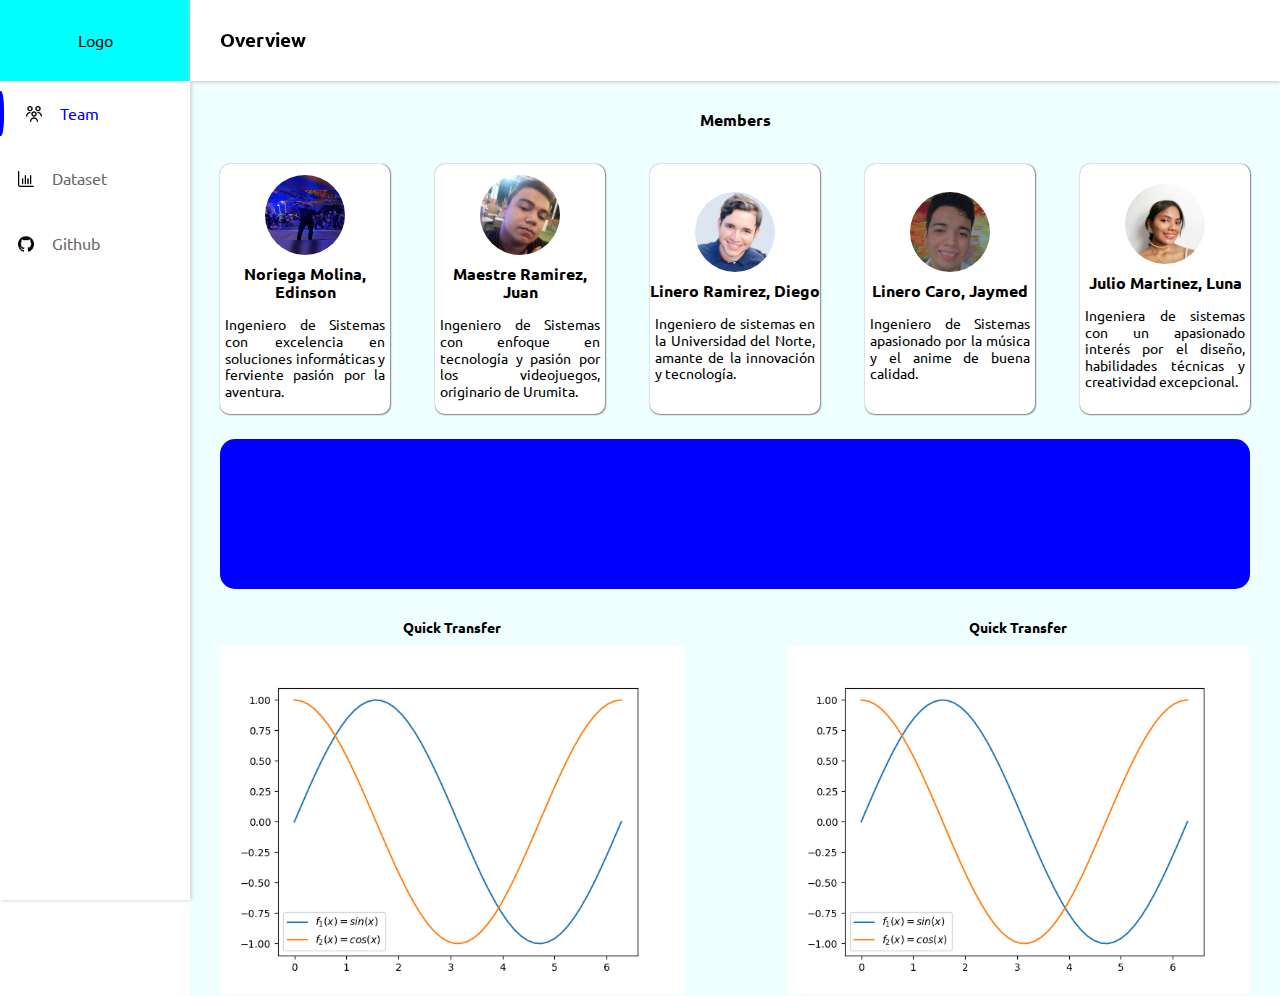
==== index.html @ 0f1855a2 "Mejore el css de la presentación, coloqué las imagenes del equipo y además un poco de infromación de" ====
<!DOCTYPE html>
<html lang="en">
<head>
    <meta charset="UTF-8">
    <meta name="viewport" content="width=device-width, initial-scale=1.0">
    <link rel="stylesheet" href="Normalize.css">
    <link rel="stylesheet" href="style.css">
    <link rel="preconnect" href="https://fonts.googleapis.com">
    <link rel="preconnect" href="https://fonts.gstatic.com" crossorigin>
    <link href="https://fonts.googleapis.com/css2?family=Ubuntu:ital,wght@0,300;0,400;0,500;0,700;1,300;1,400;1,500;1,700&display=swap" rel="stylesheet">
    <title>Document</title>
</head>
<body>
    <nav class="menu">
        <div class="logo">
            Logo
        </div>
        <ul>
            <li><a href="" class="op_menu op_menu_slc"><span></span><img src="Icon/team_icon.png">Team</a></li>
            <li><a href="" class="op_menu"><img src="Icon/dataset_icon.png">Dataset</a></li>
            <li><a href="" class="op_menu"><img src="Icon/github_icon.png">Github</a></li>
        </ul>
    </nav>
    <section class="div_menu">
        <header>
            <h2>Overview</h2>
        </header>
        <div class="content">
            <h3 class="title">Members</h3>
            <section class="content_team">
                <div class="content_person content_person_start">
                    <img src="Images\Us\edison.jpeg">
                    <h3>Noriega Molina, Edinson</h3>
                    <p  style="text-align: justify;" >Ingeniero de Sistemas con excelencia en soluciones informáticas y ferviente pasión por la aventura.</p>
                </div>
                <div class="content_person">
                    <img src="Images\Us\Juan.jpg">
                    <h3>Maestre Ramirez, Juan</h3>
                    <p style="text-align: justify;">Ingeniero de Sistemas con enfoque en tecnología y pasión por los videojuegos, originario de Urumita.</p>
                </div>
                <div class="content_person">
                    <img src="Images\Us\diego.png">
                    <h3>Linero Ramirez, Diego</h3>
                    <p style="text-align: justify;" >Ingeniero de sistemas en la Universidad del Norte, amante de la innovación y tecnología.</p>
                </div>
                <div class="content_person">
                    <img src="Images\Us\jayme.jpg">
                    <h3>Linero Caro, Jaymed</h3>
                    <p style="text-align: justify;" >Ingeniero de Sistemas apasionado por la música y el anime de buena calidad.</p>
                </div>
                <div class="content_person content_person_end">
                    <img src="Images\Us\luna.jpg">
                    <h3>Julio Martinez, Luna</h3>
                    <p style="text-align: justify;">Ingeniera de sistemas con un apasionado interés por el diseño, habilidades técnicas y creatividad excepcional.</p>
                </div>
            </section>
            <section class="square"></section>
            <section class="content_statistics">
                <div class="content_graph content_graph_left">
                    <h3>Quick Transfer</h3>
                    <img src="Images/Grafica.png">
                </div>
                <div class="content_graph content_graph_right">
                    <h3>Quick Transfer</h3>
                    <img src="Images/Grafica.png">
                </div>
            </section>
        </div>
    </section>
</body>
</html>
---- style.css ----
* {
    font-family: Ubuntu, Arial;
}

ul {
    padding: 0;
    margin: 0;
}

header {
    background-color: #ffffff;
    display: flex;
    position: sticky;
    top: 0;
    height: 9vh;
    box-shadow: 0px 0.5px 4px #c6c5c5;
    /* border-bottom: 1px #c6c5c5 solid; */
    align-items: center;
}

header h2 {
    margin: 0;
    padding-left: 30px;
    font-size: 1.2em;
}

.div_menu {
    padding-left: 190px;
}

.menu {
    position: fixed;
    width: 190px;
    height: 100vh;
    box-shadow: 0.5px 0px 4px #c6c5c5;
}

.logo {
    display: flex;
    height: 9vh;
    align-items: center;
    justify-content: center;
    background-color: aqua;
}

.op_menu {
    display: flex;
    background-color: #ffffff;
    color: #696969;
    height: 5vh;
    padding: 10px 0;
    align-items: center;
    text-decoration: none;
}

.op_menu span {
    display: inline-block;
    width: 8px;
    height: 100%;
    background-color: blue;
    border-radius: 0 40% 40% 0;
    transform: translate(-50%, 0);
}

.op_menu img {
    object-fit: fill;
    width: 1em;
    margin-right: 5px;
    margin: 18px;
}

.op_menu:hover {
    color: #454545;
    background-color: #e4e4e4;
}

.op_menu_slc {
    color: blue;
}

.content {
    background-color: #effeff;
    min-height: 91vh;
    padding: 0 30px;
}

.title {
    font-size: 1em;
    padding-top: 30px;
    margin: 0;
    margin-bottom: 30px;
}

.content_team {
    display: flex;
    justify-content: center;
    /* overflow: hidden; */
    padding: 5px 0;
}

h3{

    text-align: center; /* no me cambien esto ya que lo uso para nuestra presentación */

}

p{
    text-align: justify;
}



.content_person {
    display: flex;
    width: 170px;
    height: 250px;
    background-color: white;
    border-radius: 10px;
    box-shadow: 0.3px 0.3px 1.5px gray;
    margin: 0 auto;
    justify-content: center;
    align-items: center;
    flex-direction: column;
}

.content_person_start {
    margin-left: 0px;
}

.content_person_end {
    margin-right: 0px;
}

.content_person img {
    border-radius: 50%;
    width: 80px;
    height: 80px;
}

.content_person h3 {
    margin: 10px auto;
    font-size: 1em;
}

.content_person p {
    margin: 5px;
    font-size: 0.9em;
    text-align: center;
}

.square {
    display: block;
    width: 100%;
    background-color: blue;
    height: 150px;
    border-radius: 15px;
    margin: 20px 0;
}

.content_statistics {
    display: flex;
}

.content_graph {
    width: 45%;
}

.content_graph_left {
    margin-left: 0;
    margin-right: auto;
}

.content_graph_right {
    margin-right: 0;
    margin-left: auto;
}

.content_graph h3 {
    margin: 0;
    font-size: 0.9em;
    padding: 10px 30px;
}

.content_graph img {
    width: 100%;
    height: auto;
}
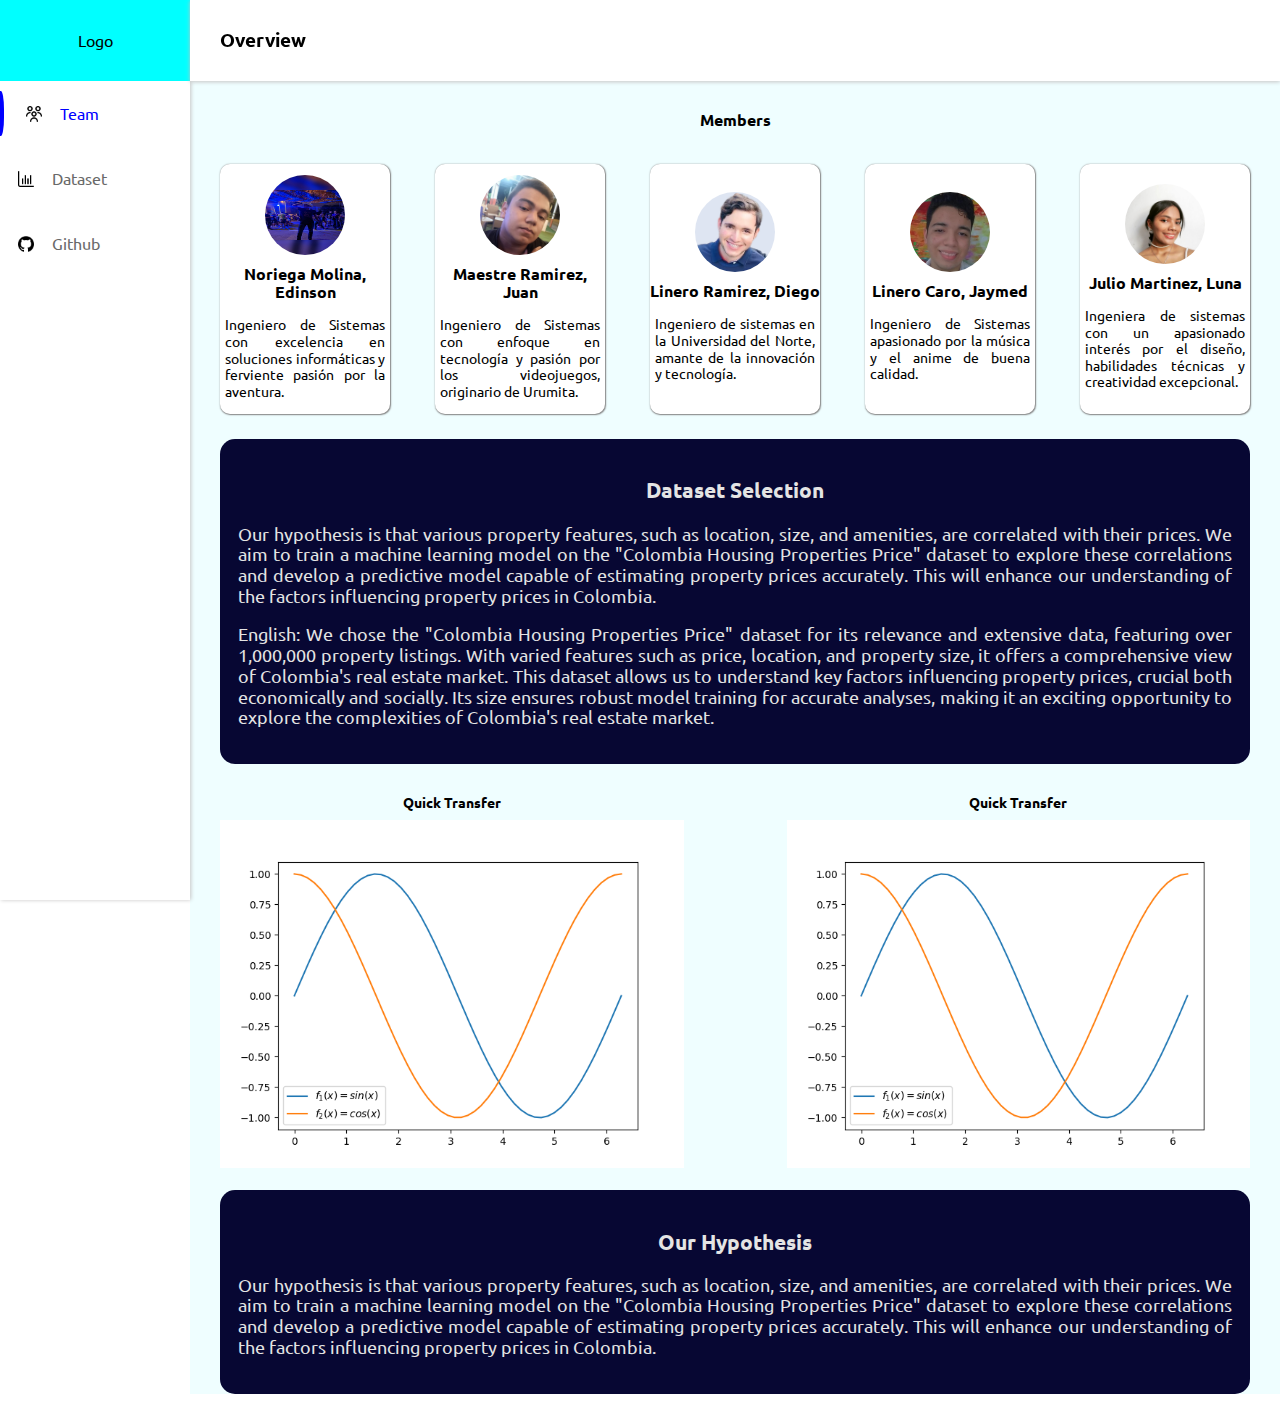
==== commit f54bf2a7: "He creado secciones para abordar la razón detrás de la elección del dataset y la hipótesis. Además, " ====
--- a/index.html
+++ b/index.html
@@ -1,5 +1,6 @@
 <!DOCTYPE html>
 <html lang="en">
+
 <head>
     <meta charset="UTF-8">
     <meta name="viewport" content="width=device-width, initial-scale=1.0">
@@ -7,9 +8,12 @@
     <link rel="stylesheet" href="style.css">
     <link rel="preconnect" href="https://fonts.googleapis.com">
     <link rel="preconnect" href="https://fonts.gstatic.com" crossorigin>
-    <link href="https://fonts.googleapis.com/css2?family=Ubuntu:ital,wght@0,300;0,400;0,500;0,700;1,300;1,400;1,500;1,700&display=swap" rel="stylesheet">
+    <link
+        href="https://fonts.googleapis.com/css2?family=Ubuntu:ital,wght@0,300;0,400;0,500;0,700;1,300;1,400;1,500;1,700&display=swap"
+        rel="stylesheet">
     <title>Document</title>
 </head>
+
 <body>
     <nav class="menu">
         <div class="logo">
@@ -31,30 +35,65 @@
                 <div class="content_person content_person_start">
                     <img src="Images\Us\edison.jpeg">
                     <h3>Noriega Molina, Edinson</h3>
-                    <p  style="text-align: justify;" >Ingeniero de Sistemas con excelencia en soluciones informáticas y ferviente pasión por la aventura.</p>
+                    <p style="text-align: justify;">Ingeniero de Sistemas con excelencia en soluciones informáticas y
+                        ferviente pasión por la aventura.</p>
                 </div>
                 <div class="content_person">
                     <img src="Images\Us\Juan.jpg">
                     <h3>Maestre Ramirez, Juan</h3>
-                    <p style="text-align: justify;">Ingeniero de Sistemas con enfoque en tecnología y pasión por los videojuegos, originario de Urumita.</p>
+                    <p style="text-align: justify;">Ingeniero de Sistemas con enfoque en tecnología y pasión por los
+                        videojuegos, originario de Urumita.</p>
                 </div>
                 <div class="content_person">
                     <img src="Images\Us\diego.png">
                     <h3>Linero Ramirez, Diego</h3>
-                    <p style="text-align: justify;" >Ingeniero de sistemas en la Universidad del Norte, amante de la innovación y tecnología.</p>
+                    <p style="text-align: justify;">Ingeniero de sistemas en la Universidad del Norte, amante de la
+                        innovación y tecnología.</p>
                 </div>
                 <div class="content_person">
                     <img src="Images\Us\jayme.jpg">
                     <h3>Linero Caro, Jaymed</h3>
-                    <p style="text-align: justify;" >Ingeniero de Sistemas apasionado por la música y el anime de buena calidad.</p>
+                    <p style="text-align: justify;">Ingeniero de Sistemas apasionado por la música y el anime de buena
+                        calidad.</p>
                 </div>
                 <div class="content_person content_person_end">
                     <img src="Images\Us\luna.jpg">
                     <h3>Julio Martinez, Luna</h3>
-                    <p style="text-align: justify;">Ingeniera de sistemas con un apasionado interés por el diseño, habilidades técnicas y creatividad excepcional.</p>
+                    <p style="text-align: justify;">Ingeniera de sistemas con un apasionado interés por el diseño,
+                        habilidades técnicas y creatividad excepcional.</p>
                 </div>
             </section>
-            <section class="square"></section>
+
+
+
+            <section class="square">
+                <!-- Aquí puedes colocar tu hipótesis en un párrafo o cualquier otro elemento adecuado -->
+                <div class="section">
+                    <h3>Dataset Selection</h3>
+                    <p style="text-align: justify; ">
+                        Our hypothesis is that various property features, such as location, size, and amenities, are
+                        correlated with their prices.
+                        We aim to train a machine learning model on the "Colombia Housing Properties Price" dataset to
+                        explore these correlations
+                        and develop a predictive model capable of estimating property prices accurately.
+                        This will enhance our understanding of the factors influencing property prices in Colombia.
+                    </p>
+                    <p style="text-align: justify;">
+                        English:
+                        We chose the "Colombia Housing Properties Price" dataset for its relevance and extensive data,
+                        featuring over 1,000,000 property listings. With varied features such as price, location, and
+                        property size, it offers a comprehensive view of Colombia's real estate market. This dataset
+                        allows us to understand key factors influencing property prices, crucial both economically and
+                        socially. Its size ensures robust model training for accurate analyses, making it an exciting
+                        opportunity to explore the complexities of Colombia's real estate market.
+                    </p>
+
+                </div>
+            </section>
+
+
+
+
             <section class="content_statistics">
                 <div class="content_graph content_graph_left">
                     <h3>Quick Transfer</h3>
@@ -65,7 +104,30 @@
                     <img src="Images/Grafica.png">
                 </div>
             </section>
+
+
+            <section class="square">
+                <!-- Aquí puedes colocar tu hipótesis en un párrafo o cualquier otro elemento adecuado -->
+                <div class="section">
+                    <h3>Our Hypothesis</h3>
+                    <p style="text-align: justify; ">
+                        Our hypothesis is that various property features, such as location, size, and amenities, are
+                        correlated with their prices.
+                        We aim to train a machine learning model on the "Colombia Housing Properties Price" dataset to
+                        explore these correlations
+                        and develop a predictive model capable of estimating property prices accurately.
+                        This will enhance our understanding of the factors influencing property prices in Colombia.
+                    </p>
+                
+
+                </div>
+            </section>
+
+
+
+
         </div>
     </section>
 </body>
+
 </html>--- a/style.css
+++ b/style.css
@@ -149,10 +149,11 @@
 }
 
 .square {
+    font-size: large;
     display: block;
     width: 100%;
-    background-color: blue;
-    height: 150px;
+    background-color: rgb(7, 7, 51);
+    height: auto;
     border-radius: 15px;
     margin: 20px 0;
 }
@@ -184,4 +185,12 @@
 .content_graph img {
     width: 100%;
     height: auto;
+}
+
+
+.section{
+
+color: #e4e4e4;
+padding: 1em;
+
 }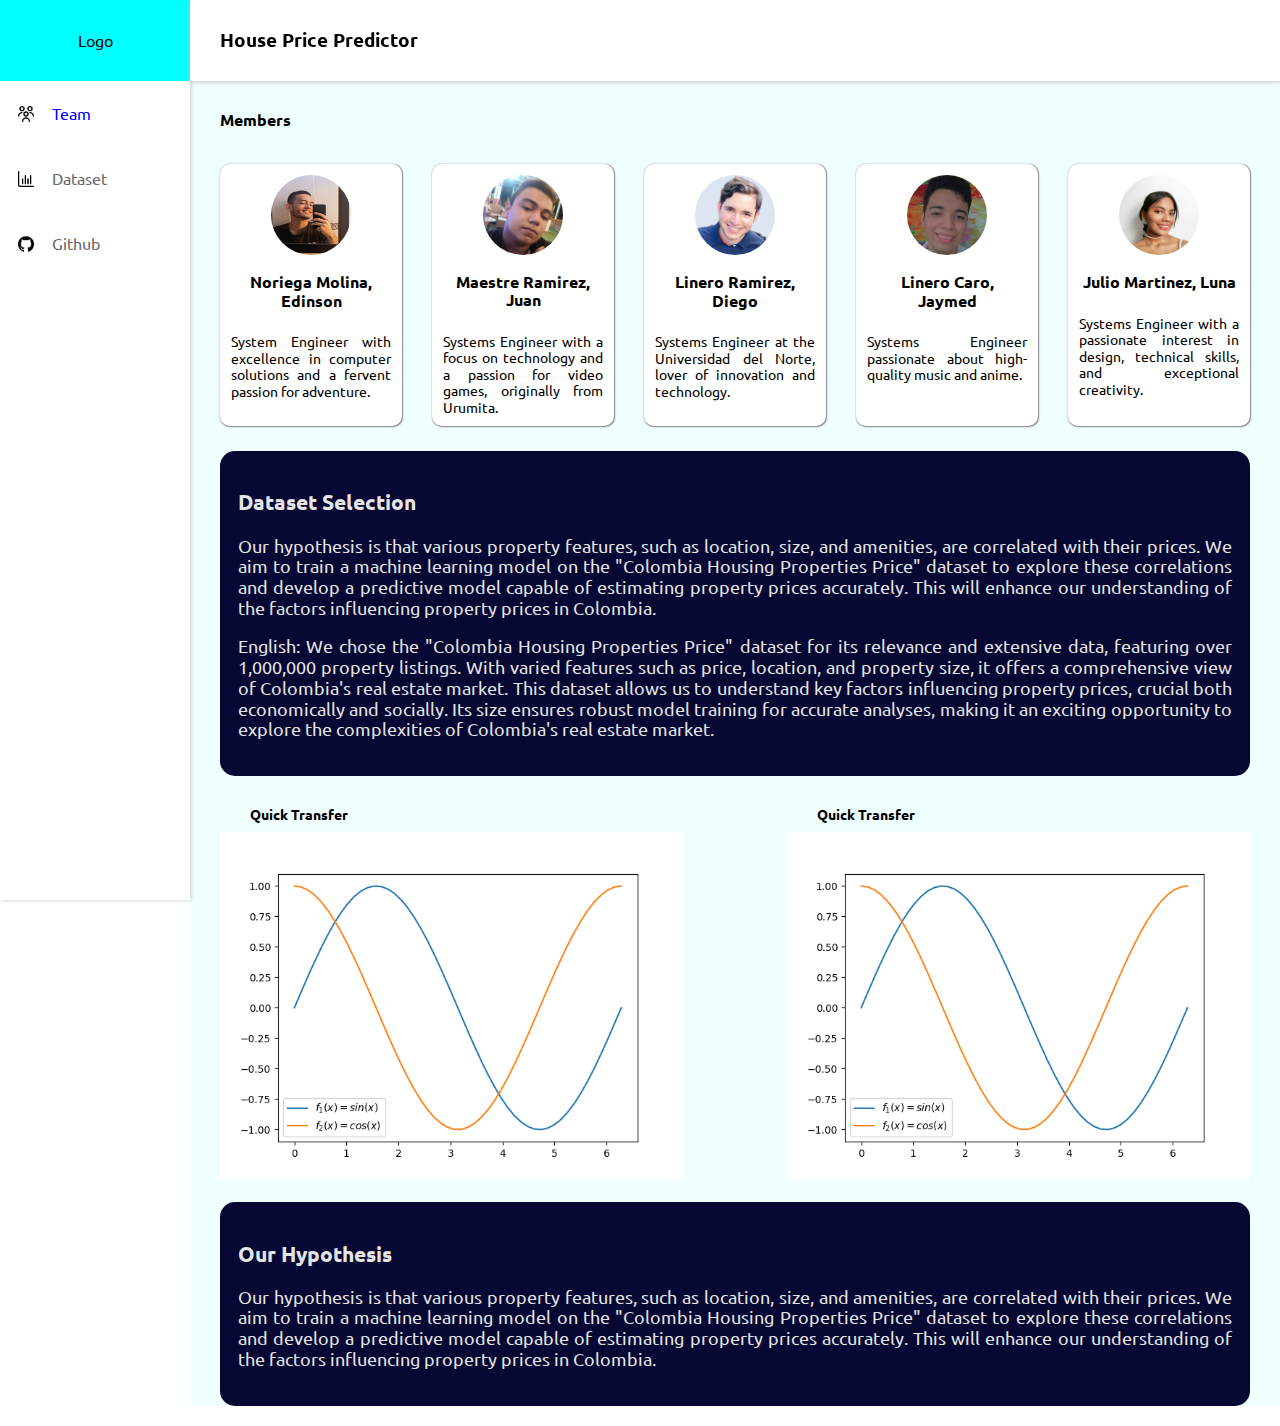
==== commit 45b4b1e6: "Organice algunas costias y cambie otras :p" ====
--- a/index.html
+++ b/index.html
@@ -5,13 +5,13 @@
     <meta charset="UTF-8">
     <meta name="viewport" content="width=device-width, initial-scale=1.0">
     <link rel="stylesheet" href="Normalize.css">
-    <link rel="stylesheet" href="style.css">
+    <link rel="stylesheet" href="index.css">
     <link rel="preconnect" href="https://fonts.googleapis.com">
     <link rel="preconnect" href="https://fonts.gstatic.com" crossorigin>
     <link
         href="https://fonts.googleapis.com/css2?family=Ubuntu:ital,wght@0,300;0,400;0,500;0,700;1,300;1,400;1,500;1,700&display=swap"
         rel="stylesheet">
-    <title>Document</title>
+    <title>HPP</title>
 </head>
 
 <body>
@@ -20,57 +20,80 @@
             Logo
         </div>
         <ul>
-            <li><a href="" class="op_menu op_menu_slc"><span></span><img src="Icon/team_icon.png">Team</a></li>
-            <li><a href="" class="op_menu"><img src="Icon/dataset_icon.png">Dataset</a></li>
-            <li><a href="" class="op_menu"><img src="Icon/github_icon.png">Github</a></li>
+            <li>
+                <a href="" class="op_menu op_menu_slc" onmouseover="showSelect(1)" onmouseout="noShowSelect(1)">
+                    <span id="span_op1"></span>
+                    <img src="Icon/team_icon.png">Team
+                </a>
+            </li>
+            <li>
+                <a href="https://www.kaggle.com/datasets/julianusugaortiz/colombia-housing-properties-price" target="_blank" class="op_menu" onmouseover="showSelect(2)" onmouseout="noShowSelect(2)">
+                    <span id="span_op2"></span>
+                    <img src="Icon/dataset_icon.png">Dataset
+                </a>
+            </li>
+            <li>
+                <a href="https://github.com/DiegoLuis62/Optimization" target="_blank" class="op_menu" onmouseover="showSelect(3)" onmouseout="noShowSelect(3)">
+                    <span id="span_op3"></span>
+                    <img src="Icon/github_icon.png">Github
+                </a>
+            </li>
         </ul>
     </nav>
     <section class="div_menu">
         <header>
-            <h2>Overview</h2>
+            <h2>House Price Predictor</h2>
         </header>
         <div class="content">
             <h3 class="title">Members</h3>
             <section class="content_team">
                 <div class="content_person content_person_start">
-                    <img src="Images\Us\edison.jpeg">
+                    <img src="Images\Us\edinson.jpeg">
                     <h3>Noriega Molina, Edinson</h3>
-                    <p style="text-align: justify;">Ingeniero de Sistemas con excelencia en soluciones informáticas y
-                        ferviente pasión por la aventura.</p>
+                    <p>
+                        System Engineer with excellence in computer solutions
+                        and a fervent passion for adventure.
+                    </p>
                 </div>
                 <div class="content_person">
                     <img src="Images\Us\Juan.jpg">
                     <h3>Maestre Ramirez, Juan</h3>
-                    <p style="text-align: justify;">Ingeniero de Sistemas con enfoque en tecnología y pasión por los
-                        videojuegos, originario de Urumita.</p>
+                    <p>
+                        Systems Engineer with a focus on technology and a passion
+                        for video games, originally from Urumita.
+                    </p>
                 </div>
                 <div class="content_person">
                     <img src="Images\Us\diego.png">
                     <h3>Linero Ramirez, Diego</h3>
-                    <p style="text-align: justify;">Ingeniero de sistemas en la Universidad del Norte, amante de la
-                        innovación y tecnología.</p>
+                    <p>
+                        Systems Engineer at the Universidad del Norte, 
+                        lover of innovation and technology.
+                    </p>
                 </div>
                 <div class="content_person">
                     <img src="Images\Us\jayme.jpg">
                     <h3>Linero Caro, Jaymed</h3>
-                    <p style="text-align: justify;">Ingeniero de Sistemas apasionado por la música y el anime de buena
-                        calidad.</p>
+                    <p>
+                        Systems Engineer passionate about high-quality 
+                        music and anime.
+                    </p>
                 </div>
                 <div class="content_person content_person_end">
                     <img src="Images\Us\luna.jpg">
                     <h3>Julio Martinez, Luna</h3>
-                    <p style="text-align: justify;">Ingeniera de sistemas con un apasionado interés por el diseño,
-                        habilidades técnicas y creatividad excepcional.</p>
+                    <p>
+                        Systems Engineer with a passionate interest in design,
+                        technical skills, and exceptional creativity.
+                    </p>
                 </div>
             </section>
-
-
 
             <section class="square">
                 <!-- Aquí puedes colocar tu hipótesis en un párrafo o cualquier otro elemento adecuado -->
                 <div class="section">
                     <h3>Dataset Selection</h3>
-                    <p style="text-align: justify; ">
+                    <p>
                         Our hypothesis is that various property features, such as location, size, and amenities, are
                         correlated with their prices.
                         We aim to train a machine learning model on the "Colombia Housing Properties Price" dataset to
@@ -78,7 +101,7 @@
                         and develop a predictive model capable of estimating property prices accurately.
                         This will enhance our understanding of the factors influencing property prices in Colombia.
                     </p>
-                    <p style="text-align: justify;">
+                    <p>
                         English:
                         We chose the "Colombia Housing Properties Price" dataset for its relevance and extensive data,
                         featuring over 1,000,000 property listings. With varied features such as price, location, and
@@ -91,9 +114,6 @@
                 </div>
             </section>
 
-
-
-
             <section class="content_statistics">
                 <div class="content_graph content_graph_left">
                     <h3>Quick Transfer</h3>
@@ -105,12 +125,11 @@
                 </div>
             </section>
 
-
             <section class="square">
                 <!-- Aquí puedes colocar tu hipótesis en un párrafo o cualquier otro elemento adecuado -->
                 <div class="section">
                     <h3>Our Hypothesis</h3>
-                    <p style="text-align: justify; ">
+                    <p>
                         Our hypothesis is that various property features, such as location, size, and amenities, are
                         correlated with their prices.
                         We aim to train a machine learning model on the "Colombia Housing Properties Price" dataset to
@@ -118,16 +137,12 @@
                         and develop a predictive model capable of estimating property prices accurately.
                         This will enhance our understanding of the factors influencing property prices in Colombia.
                     </p>
-                
-
                 </div>
             </section>
-
-
-
-
         </div>
     </section>
+
+    <script src="index.js"></script>
 </body>
 
 </html>--- a/index.css
+++ b/index.css
@@ -0,0 +1,189 @@
+* {
+    font-family: Ubuntu, Arial;
+}
+
+ul {
+    padding: 0;
+    margin: 0;
+}
+
+header {
+    background-color: #ffffff;
+    display: flex;
+    position: sticky;
+    top: 0;
+    height: 9vh;
+    box-shadow: 0px 0.5px 4px #c6c5c5;
+    /* border-bottom: 1px #c6c5c5 solid; */
+    align-items: center;
+}
+
+header h2 {
+    margin: 0;
+    padding-left: 30px;
+    font-size: 1.2em;
+}
+
+.div_menu {
+    padding-left: 190px;
+}
+
+.menu {
+    position: fixed;
+    width: 190px;
+    height: 100vh;
+    box-shadow: 0.5px 0px 4px #c6c5c5;
+}
+
+.logo {
+    display: flex;
+    height: 9vh;
+    align-items: center;
+    justify-content: center;
+    background-color: aqua;
+}
+
+.op_menu {
+    display: flex;
+    background-color: #ffffff;
+    color: #696969;
+    height: 5vh;
+    padding: 10px 0;
+    align-items: center;
+    text-decoration: none;
+}
+
+.op_menu span {
+    display: none;
+    width: 8px;
+    height: 100%;
+    background-color: blue;
+    border-radius: 0 40% 40% 0;
+    transform: translate(-50%, 0);
+}
+
+.op_menu img {
+    object-fit: fill;
+    width: 1em;
+    margin-right: 5px;
+    margin: 18px;
+}
+
+.op_menu:hover {
+    color: #454545;
+    background-color: #e4e4e4;
+}
+
+.op_menu_slc {
+    color: blue;
+}
+
+.content {
+    background-color: #effeff;
+    min-height: 91vh;
+    padding: 0 30px;
+}
+
+.title {
+    font-size: 1em;
+    padding-top: 30px;
+    margin: 0;
+    margin-bottom: 30px;
+}
+
+.content_team {
+    display: flex;
+    justify-content: center;
+    /* overflow: hidden; */
+    padding: 5px 0;
+}
+
+.content_person {
+    display: flex;
+    width: 170px;
+    height: 250px;
+    background-color: white;
+    border-radius: 10px;
+    box-shadow: 0.3px 0.3px 1.5px gray;
+    margin: 0 auto;
+    padding: 6px;
+    justify-content: justify;
+    align-items: center;
+    flex-direction: column;
+}
+
+.content_person_start {
+    margin-left: 0px;
+}
+
+.content_person_end {
+    margin-right: 0px;
+}
+
+.content_person img {
+    margin-top: 5px;
+    border-radius: 50%;
+    width: 80px;
+    height: 80px;
+}
+
+.content_person h3 {
+    margin: 10px auto;
+    padding: 8px;
+    font-size: 1em;
+    text-align: center;
+}
+
+.content_person p {
+    margin: 5px;
+    font-size: 0.9em;
+    text-align: justify;
+}
+
+.square {
+    font-size: large;
+    display: block;
+    width: 100%;
+    background-color: rgb(7, 7, 51);
+    height: auto;
+    border-radius: 15px;
+    margin: 20px 0;
+}
+
+.content_statistics {
+    display: flex;
+}
+
+.content_graph {
+    width: 45%;
+}
+
+.content_graph_left {
+    margin-left: 0;
+    margin-right: auto;
+}
+
+.content_graph_right {
+    margin-right: 0;
+    margin-left: auto;
+}
+
+.content_graph h3 {
+    margin: 0;
+    font-size: 0.9em;
+    padding: 10px 30px;
+}
+
+.content_graph img {
+    width: 100%;
+    height: auto;
+}
+
+.section{
+    color: #e4e4e4;
+    padding: 1em;
+}
+
+.section p {
+    text-align: justify;
+}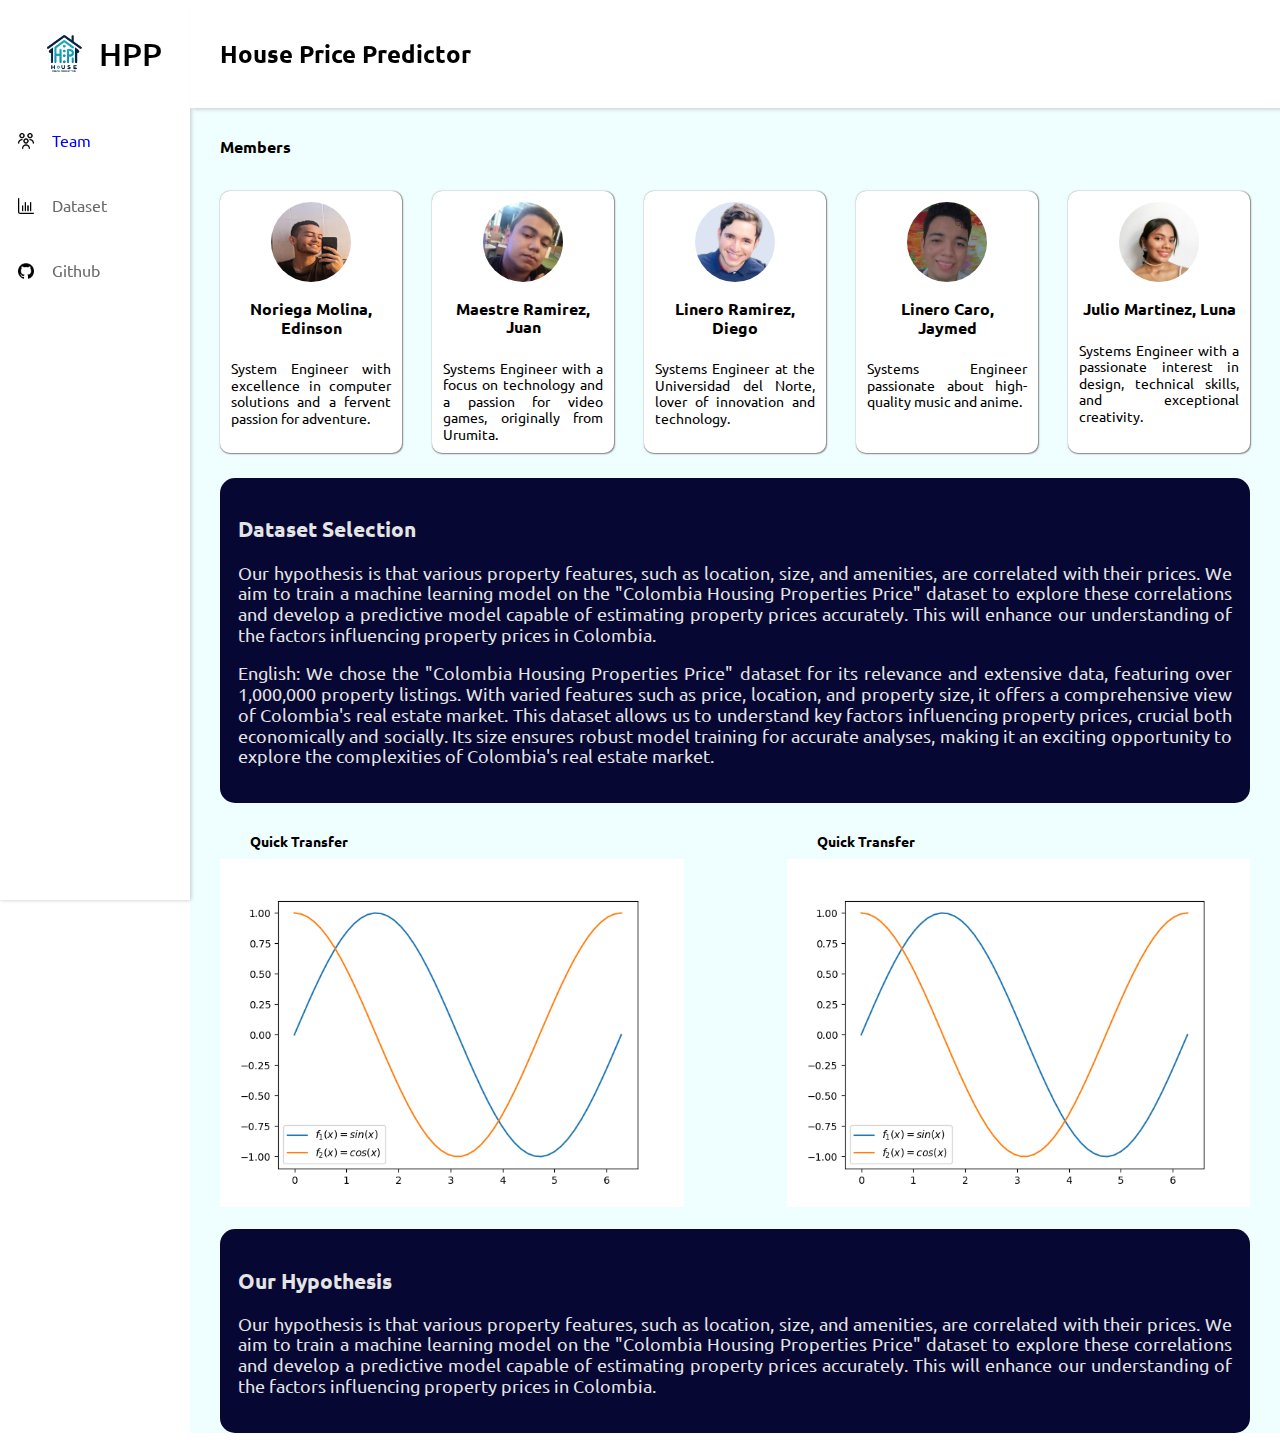
==== commit cf3628b6: "Logo Agregado" ====
--- a/index.html
+++ b/index.html
@@ -17,7 +17,7 @@
 <body>
     <nav class="menu">
         <div class="logo">
-            Logo
+            <img src="Images/HPP_logo.png"><span>HPP</span>
         </div>
         <ul>
             <li>
--- a/index.css
+++ b/index.css
@@ -12,16 +12,15 @@
     display: flex;
     position: sticky;
     top: 0;
-    height: 9vh;
-    box-shadow: 0px 0.5px 4px #c6c5c5;
-    /* border-bottom: 1px #c6c5c5 solid; */
+    height: 12vh;
+    box-shadow: 3px 0.5px 4px #c6c5c5;
     align-items: center;
 }
 
 header h2 {
     margin: 0;
     padding-left: 30px;
-    font-size: 1.2em;
+    font-size: 1.5em;
 }
 
 .div_menu {
@@ -37,10 +36,15 @@
 
 .logo {
     display: flex;
-    height: 9vh;
+    height: 12vh;
     align-items: center;
     justify-content: center;
-    background-color: aqua;
+    font-size: 2em;
+    font-weight: 500;
+}
+
+.logo img {
+    height: 2.2em;
 }
 
 .op_menu {
@@ -63,7 +67,6 @@
 }
 
 .op_menu img {
-    object-fit: fill;
     width: 1em;
     margin-right: 5px;
     margin: 18px;
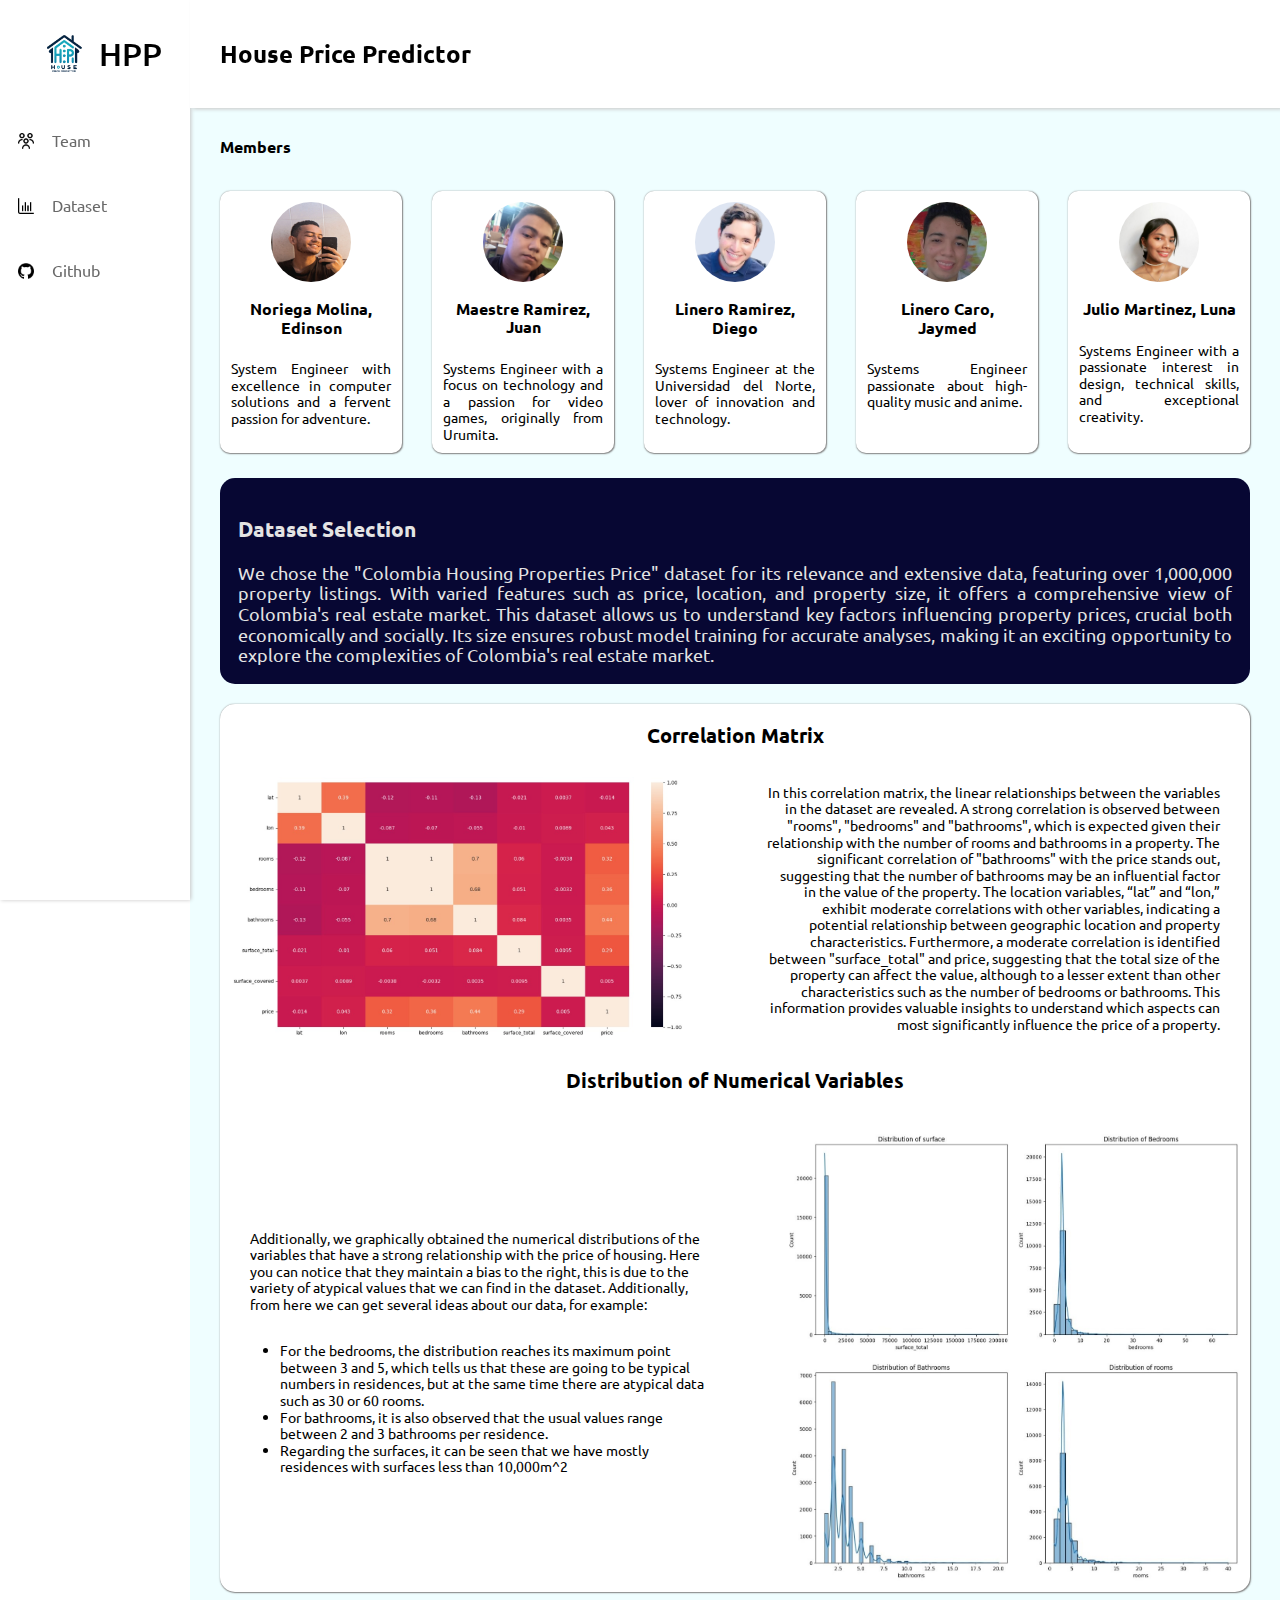
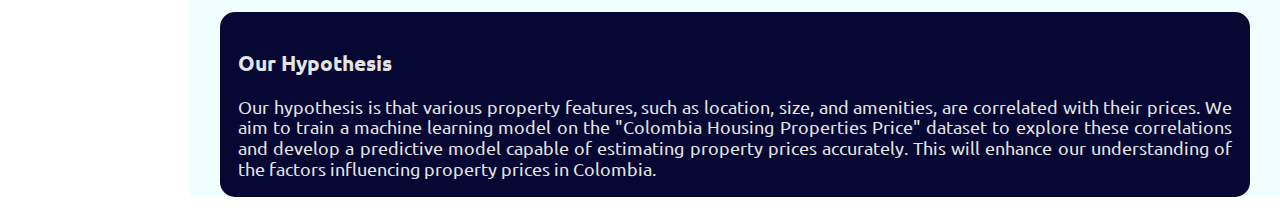
==== commit e78834cc: "Se agregaron las Graficas" ====
--- a/index.html
+++ b/index.html
@@ -21,7 +21,7 @@
         </div>
         <ul>
             <li>
-                <a href="" class="op_menu op_menu_slc" onmouseover="showSelect(1)" onmouseout="noShowSelect(1)">
+                <a href="" class="op_menu" onmouseover="showSelect(1)" onmouseout="noShowSelect(1)">
                     <span id="span_op1"></span>
                     <img src="Icon/team_icon.png">Team
                 </a>
@@ -90,19 +90,9 @@
             </section>
 
             <section class="square">
-                <!-- Aquí puedes colocar tu hipótesis en un párrafo o cualquier otro elemento adecuado -->
                 <div class="section">
                     <h3>Dataset Selection</h3>
                     <p>
-                        Our hypothesis is that various property features, such as location, size, and amenities, are
-                        correlated with their prices.
-                        We aim to train a machine learning model on the "Colombia Housing Properties Price" dataset to
-                        explore these correlations
-                        and develop a predictive model capable of estimating property prices accurately.
-                        This will enhance our understanding of the factors influencing property prices in Colombia.
-                    </p>
-                    <p>
-                        English:
                         We chose the "Colombia Housing Properties Price" dataset for its relevance and extensive data,
                         featuring over 1,000,000 property listings. With varied features such as price, location, and
                         property size, it offers a comprehensive view of Colombia's real estate market. This dataset
@@ -115,13 +105,56 @@
             </section>
 
             <section class="content_statistics">
+                <h3>Correlation Matrix</h3>
                 <div class="content_graph content_graph_left">
-                    <h3>Quick Transfer</h3>
-                    <img src="Images/Grafica.png">
+                    <div class="graph">
+                        <img src="Images/Grafica1.jpeg">
+                    </div>
+                    <div class="graph_text">
+                        <p>
+                            In this correlation matrix, the linear relationships between the variables in the dataset 
+                            are revealed. A strong correlation is observed between "rooms", "bedrooms" and "bathrooms",
+                            which is expected given their relationship with the number of rooms and bathrooms in a
+                            property. The significant correlation of "bathrooms" with the price stands out, suggesting
+                            that the number of bathrooms may be an influential factor in the value of the property.
+                            The location variables, “lat” and “lon,” exhibit moderate correlations with other variables,
+                            indicating a potential relationship between geographic location and property characteristics.
+                            Furthermore, a moderate correlation is identified between "surface_total" and price, suggesting 
+                            that the total size of the property can affect the value, although to a lesser extent than other
+                            characteristics such as the number of bedrooms or bathrooms. This information provides valuable
+                            insights to understand which aspects can most significantly influence the price of a property.
+                        </p>
+                    </div>
                 </div>
+
+                <h3>Distribution of Numerical Variables</h3>
                 <div class="content_graph content_graph_right">
-                    <h3>Quick Transfer</h3>
-                    <img src="Images/Grafica.png">
+                    <div class="graph_text">
+                        <p>
+                            Additionally, we graphically obtained the numerical distributions of the variables that have
+                            a strong relationship with the price of housing. Here you can notice that they maintain a bias
+                            to the right, this is due to the variety of atypical values that we can find in the dataset.
+                            Additionally, from here we can get several ideas about our data, for example:
+                        </p>
+                        <ul>
+                            <li>
+                                For the bedrooms, the distribution reaches its maximum point between 3 and 5,
+                                which tells us that these are going to be typical numbers in residences, but
+                                at the same time there are atypical data such as 30 or 60 rooms.
+                            </li>
+                            <li>
+                                For bathrooms, it is also observed that the usual values range between 2 and 3
+                                bathrooms per residence.
+                            </li>
+                            <li>
+                                Regarding the surfaces, it can be seen that we have mostly residences with
+                                surfaces less than 10,000m^2
+                            </li>
+                        </ul>
+                    </div>
+                    <div class="graph">
+                        <img src="Images/Grafica2.jpeg">
+                    </div>
                 </div>
             </section>
 
--- a/index.css
+++ b/index.css
@@ -1,5 +1,9 @@
 * {
     font-family: Ubuntu, Arial;
+}
+
+p {
+    margin: 0;
 }
 
 ul {
@@ -154,32 +158,73 @@
 }
 
 .content_statistics {
-    display: flex;
+    font-size: large;
+    display: block;
+    width: 100%;
+    background-color: white;
+    box-shadow: 0.3px 0.3px 1.5px gray;
+    height: auto;
+    border-radius: 15px;
+    margin: 20px 0;
+}
+
+.content_statistics h3 {
+    display: block;
+    margin: 0;
+    font-size: 1.1em;
+    padding: 20px;
+    text-align: center;
 }
 
 .content_graph {
+    display: flex;
+    padding: 10px;
+}
+
+.content_graph .graph {
+    display: inline-flex;
     width: 45%;
-}
-
-.content_graph_left {
+    height: auto;
+    flex-direction: column;
+}
+
+.content_graph .graph_text {
+    display: flex;
+    margin: 0;
+    width: 45%;
+    height: 100%;
+    font-size: 0.8em;
+    flex-direction: column;
+    align-items: center;
+    margin-top: auto;
+    margin-bottom: auto;
+}
+
+.content_graph_left .graph {
     margin-left: 0;
     margin-right: auto;
 }
 
-.content_graph_right {
+.content_graph_left .graph_text {
+    margin-left: auto;
+    margin-right: 20px;
+    text-align: right;
+}
+
+.content_graph_right .graph {
+    margin-left: auto;
     margin-right: 0;
-    margin-left: auto;
-}
-
-.content_graph h3 {
-    margin: 0;
-    font-size: 0.9em;
-    padding: 10px 30px;
-}
-
-.content_graph img {
-    width: 100%;
-    height: auto;
+}
+
+.content_graph_right .graph_text {
+    margin-left: 20px;
+    margin-right: auto;
+    text-align: left;
+}
+
+.content_graph_right .graph_text ul {
+    padding-top: 30px;
+    padding-left: 30px;
 }
 
 .section{
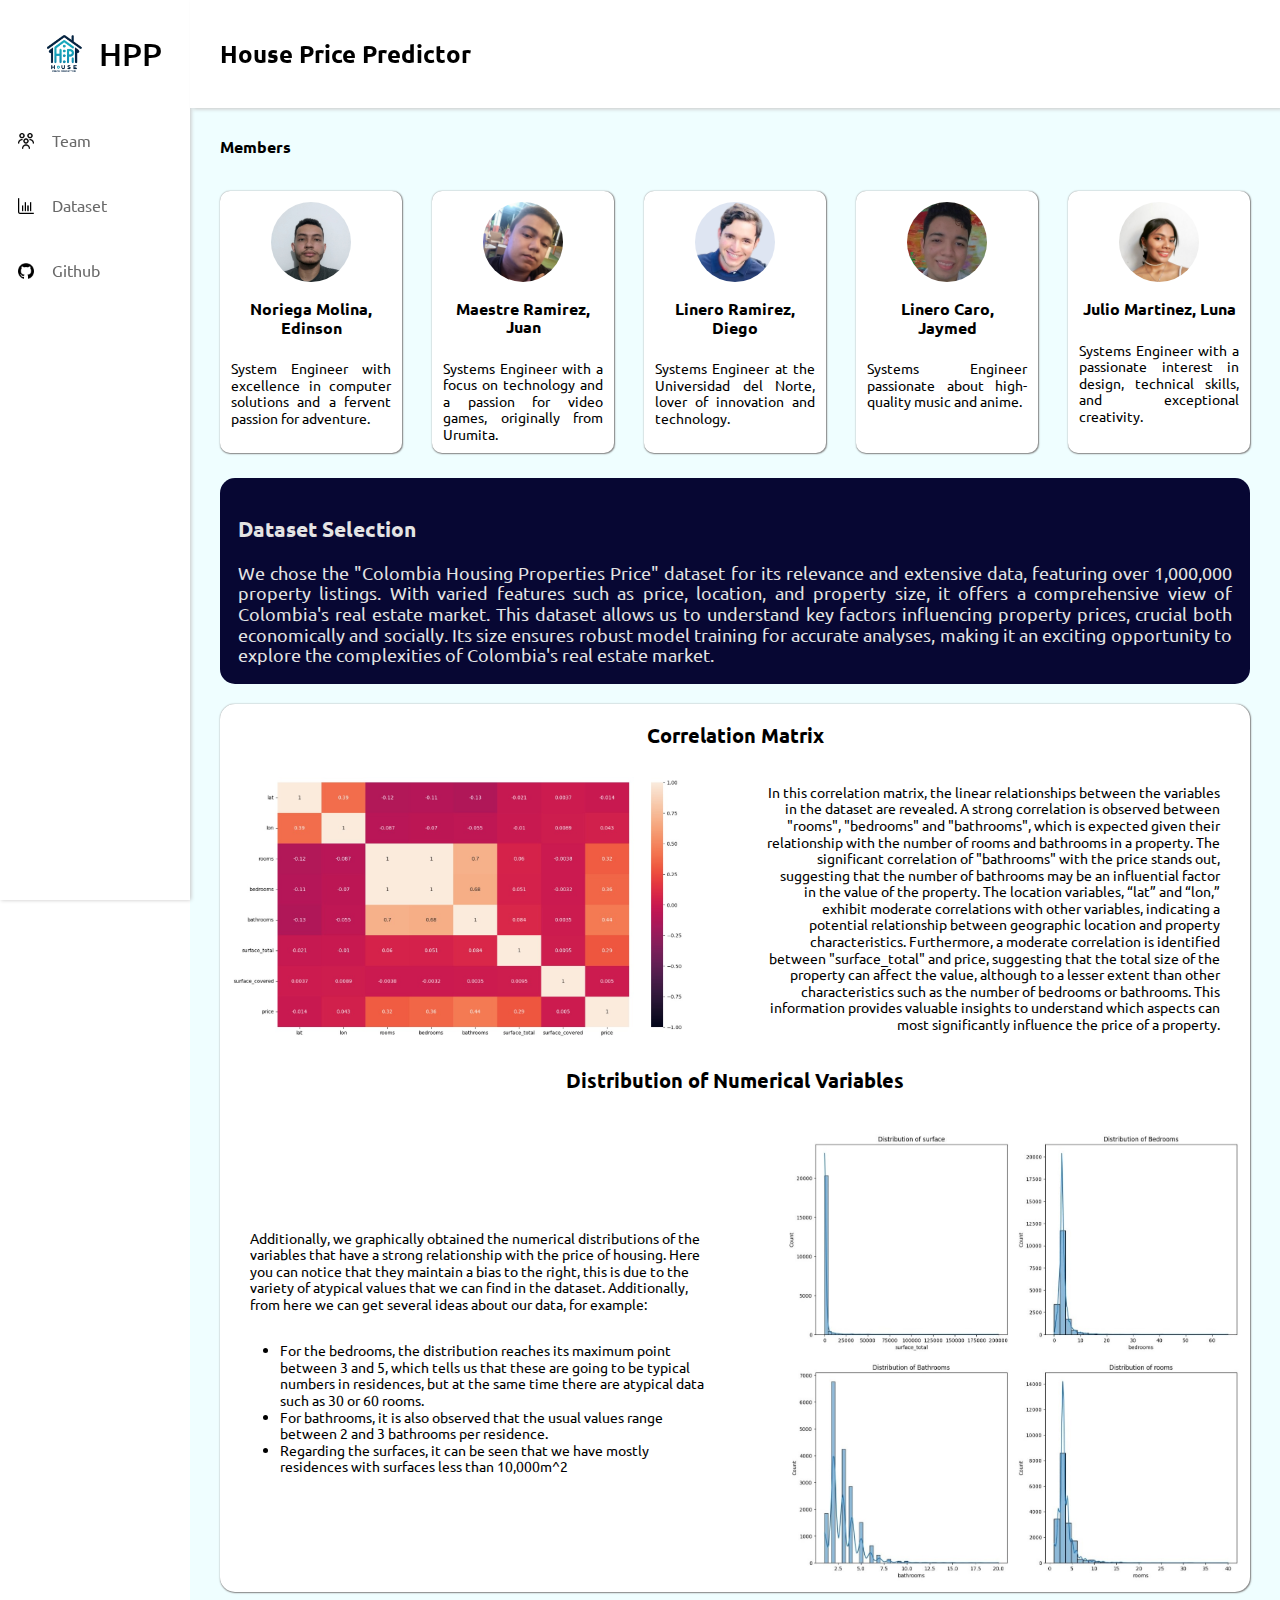
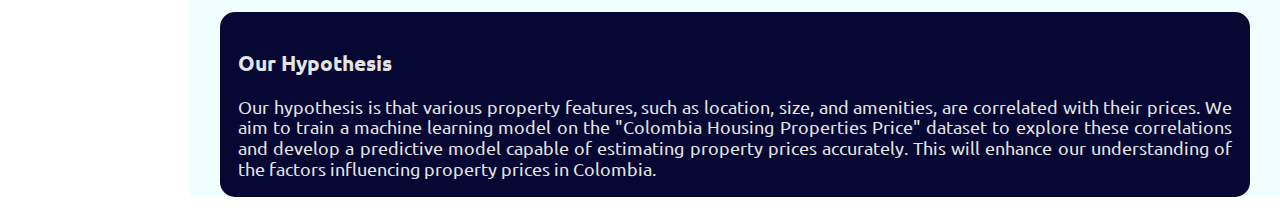
==== commit 794dda37: "Actualizacion de imagenes" ====
--- a/index.html
+++ b/index.html
@@ -48,7 +48,7 @@
             <h3 class="title">Members</h3>
             <section class="content_team">
                 <div class="content_person content_person_start">
-                    <img src="Images\Us\edinson.jpeg">
+                    <img src="Images\Us\edinson.jpg">
                     <h3>Noriega Molina, Edinson</h3>
                     <p>
                         System Engineer with excellence in computer solutions
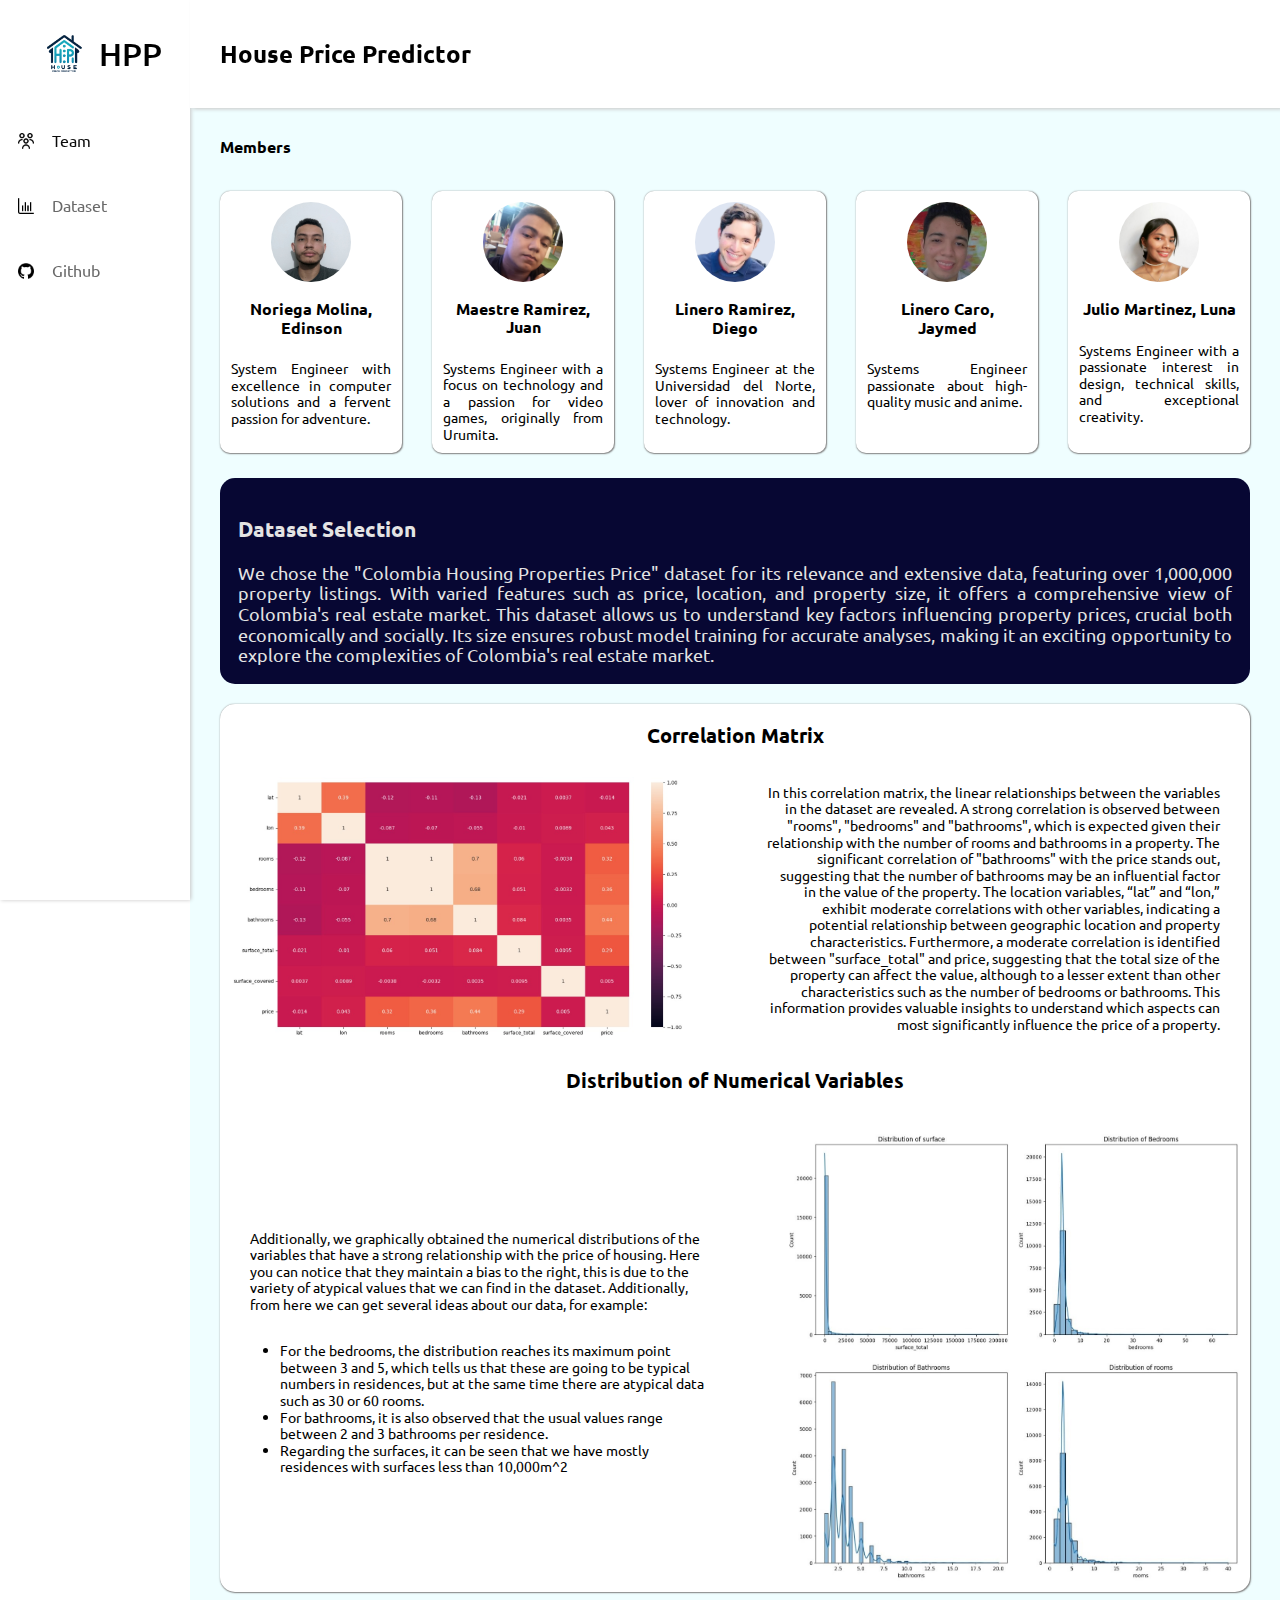
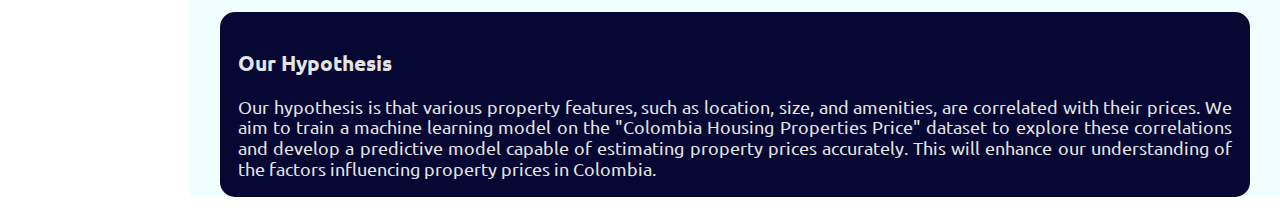
==== commit ac876b0b: "Se actualizo la pagina de DataSet" ====
--- a/index.html
+++ b/index.html
@@ -4,8 +4,9 @@
 <head>
     <meta charset="UTF-8">
     <meta name="viewport" content="width=device-width, initial-scale=1.0">
-    <link rel="stylesheet" href="Normalize.css">
-    <link rel="stylesheet" href="index.css">
+    <link rel="stylesheet" href="css/Normalize.css">
+    <link rel="stylesheet" href="css/web.css">
+    <link rel="stylesheet" href="css/index.css">
     <link rel="preconnect" href="https://fonts.googleapis.com">
     <link rel="preconnect" href="https://fonts.gstatic.com" crossorigin>
     <link
@@ -21,13 +22,13 @@
         </div>
         <ul>
             <li>
-                <a href="" class="op_menu" onmouseover="showSelect(1)" onmouseout="noShowSelect(1)">
+                <a href="index.html" class="op_menu op_menu-active" onmouseover="showSelect(1)" onmouseout="noShowSelect(1)">
                     <span id="span_op1"></span>
                     <img src="Icon/team_icon.png">Team
                 </a>
             </li>
             <li>
-                <a href="https://www.kaggle.com/datasets/julianusugaortiz/colombia-housing-properties-price" target="_blank" class="op_menu" onmouseover="showSelect(2)" onmouseout="noShowSelect(2)">
+                <a href="dataset.html" class="op_menu" onmouseover="showSelect(2)" onmouseout="noShowSelect(2)">
                     <span id="span_op2"></span>
                     <img src="Icon/dataset_icon.png">Dataset
                 </a>
@@ -174,8 +175,8 @@
             </section>
         </div>
     </section>
-
-    <script src="index.js"></script>
+    
+    <script src="js/web.js"></script>
 </body>
 
 </html>--- a/css/web.css
+++ b/css/web.css
@@ -0,0 +1,95 @@
+* {
+    font-family: Ubuntu, Arial;
+}
+
+p {
+    margin: 0;
+}
+
+ul {
+    padding: 0;
+    margin: 0;
+}
+
+header {
+    background-color: #ffffff;
+    display: flex;
+    position: sticky;
+    top: 0;
+    height: 12vh;
+    box-shadow: 3px 0.5px 4px #c6c5c5;
+    align-items: center;
+}
+
+header h2 {
+    margin: 0;
+    padding-left: 30px;
+    font-size: 1.5em;
+}
+
+.div_menu {
+    padding-left: 190px;
+}
+
+.menu {
+    position: fixed;
+    width: 190px;
+    height: 100vh;
+    box-shadow: 0.5px 0px 4px #c6c5c5;
+}
+
+.logo {
+    display: flex;
+    height: 12vh;
+    align-items: center;
+    justify-content: center;
+    font-size: 2em;
+    font-weight: 500;
+}
+
+.logo img {
+    height: 2.2em;
+}
+
+.op_menu {
+    display: flex;
+    background-color: #ffffff;
+    color: #696969;
+    height: 5vh;
+    padding: 10px 0;
+    align-items: center;
+    text-decoration: none;
+}
+
+.op_menu-active {
+    color: #0a0a0a;
+}
+
+.op_menu span {
+    display: none;
+    width: 8px;
+    height: 100%;
+    background-color: blue;
+    border-radius: 0 40% 40% 0;
+    transform: translate(-50%, 0);
+}
+
+.op_menu img {
+    width: 1em;
+    margin-right: 5px;
+    margin: 18px;
+}
+
+.op_menu:hover {
+    background-color: #e4e4e4;
+}
+
+.op_menu_slc {
+    color: blue;
+}
+
+.content {
+    background-color: #effeff;
+    min-height: 91vh;
+    padding: 0 30px;
+}--- a/css/index.css
+++ b/css/index.css
@@ -0,0 +1,144 @@
+.title {
+    font-size: 1em;
+    padding-top: 30px;
+    margin: 0;
+    margin-bottom: 30px;
+}
+
+.content_team {
+    display: flex;
+    justify-content: center;
+    /* overflow: hidden; */
+    padding: 5px 0;
+}
+
+.content_person {
+    display: flex;
+    width: 170px;
+    height: 250px;
+    background-color: white;
+    border-radius: 10px;
+    box-shadow: 0.3px 0.3px 1.5px gray;
+    margin: 0 auto;
+    padding: 6px;
+    justify-content: justify;
+    align-items: center;
+    flex-direction: column;
+}
+
+.content_person_start {
+    margin-left: 0px;
+}
+
+.content_person_end {
+    margin-right: 0px;
+}
+
+.content_person img {
+    margin-top: 5px;
+    border-radius: 50%;
+    width: 80px;
+    height: 80px;
+}
+
+.content_person h3 {
+    margin: 10px auto;
+    padding: 8px;
+    font-size: 1em;
+    text-align: center;
+}
+
+.content_person p {
+    margin: 5px;
+    font-size: 0.9em;
+    text-align: justify;
+}
+
+.square {
+    font-size: large;
+    display: block;
+    width: 100%;
+    background-color: rgb(7, 7, 51);
+    height: auto;
+    border-radius: 15px;
+    margin: 20px 0;
+}
+
+.section{
+    color: #e4e4e4;
+    padding: 1em;
+}
+
+.section p {
+    text-align: justify;
+}
+
+.content_statistics {
+    font-size: large;
+    display: block;
+    width: 100%;
+    background-color: white;
+    box-shadow: 0.3px 0.3px 1.5px gray;
+    height: auto;
+    border-radius: 15px;
+    margin: 20px 0;
+}
+
+.content_statistics h3 {
+    display: block;
+    margin: 0;
+    font-size: 1.1em;
+    padding: 20px;
+    text-align: center;
+}
+
+.content_graph {
+    display: flex;
+    padding: 10px;
+}
+
+.content_graph .graph {
+    display: inline-flex;
+    width: 45%;
+    height: auto;
+    flex-direction: column;
+}
+
+.content_graph .graph_text {
+    display: flex;
+    margin: 0;
+    width: 45%;
+    height: 100%;
+    font-size: 0.8em;
+    flex-direction: column;
+    align-items: center;
+    margin-top: auto;
+    margin-bottom: auto;
+}
+
+.content_graph_left .graph {
+    margin-left: 0;
+    margin-right: auto;
+}
+
+.content_graph_left .graph_text {
+    margin-left: auto;
+    margin-right: 20px;
+    text-align: right;
+}
+
+.content_graph_right .graph {
+    margin-left: auto;
+    margin-right: 0;
+}
+
+.content_graph_right .graph_text {
+    margin-left: 20px;
+    margin-right: auto;
+    text-align: left;
+}
+
+.content_graph_right .graph_text ul {
+    padding-top: 30px;
+    padding-left: 30px;
+}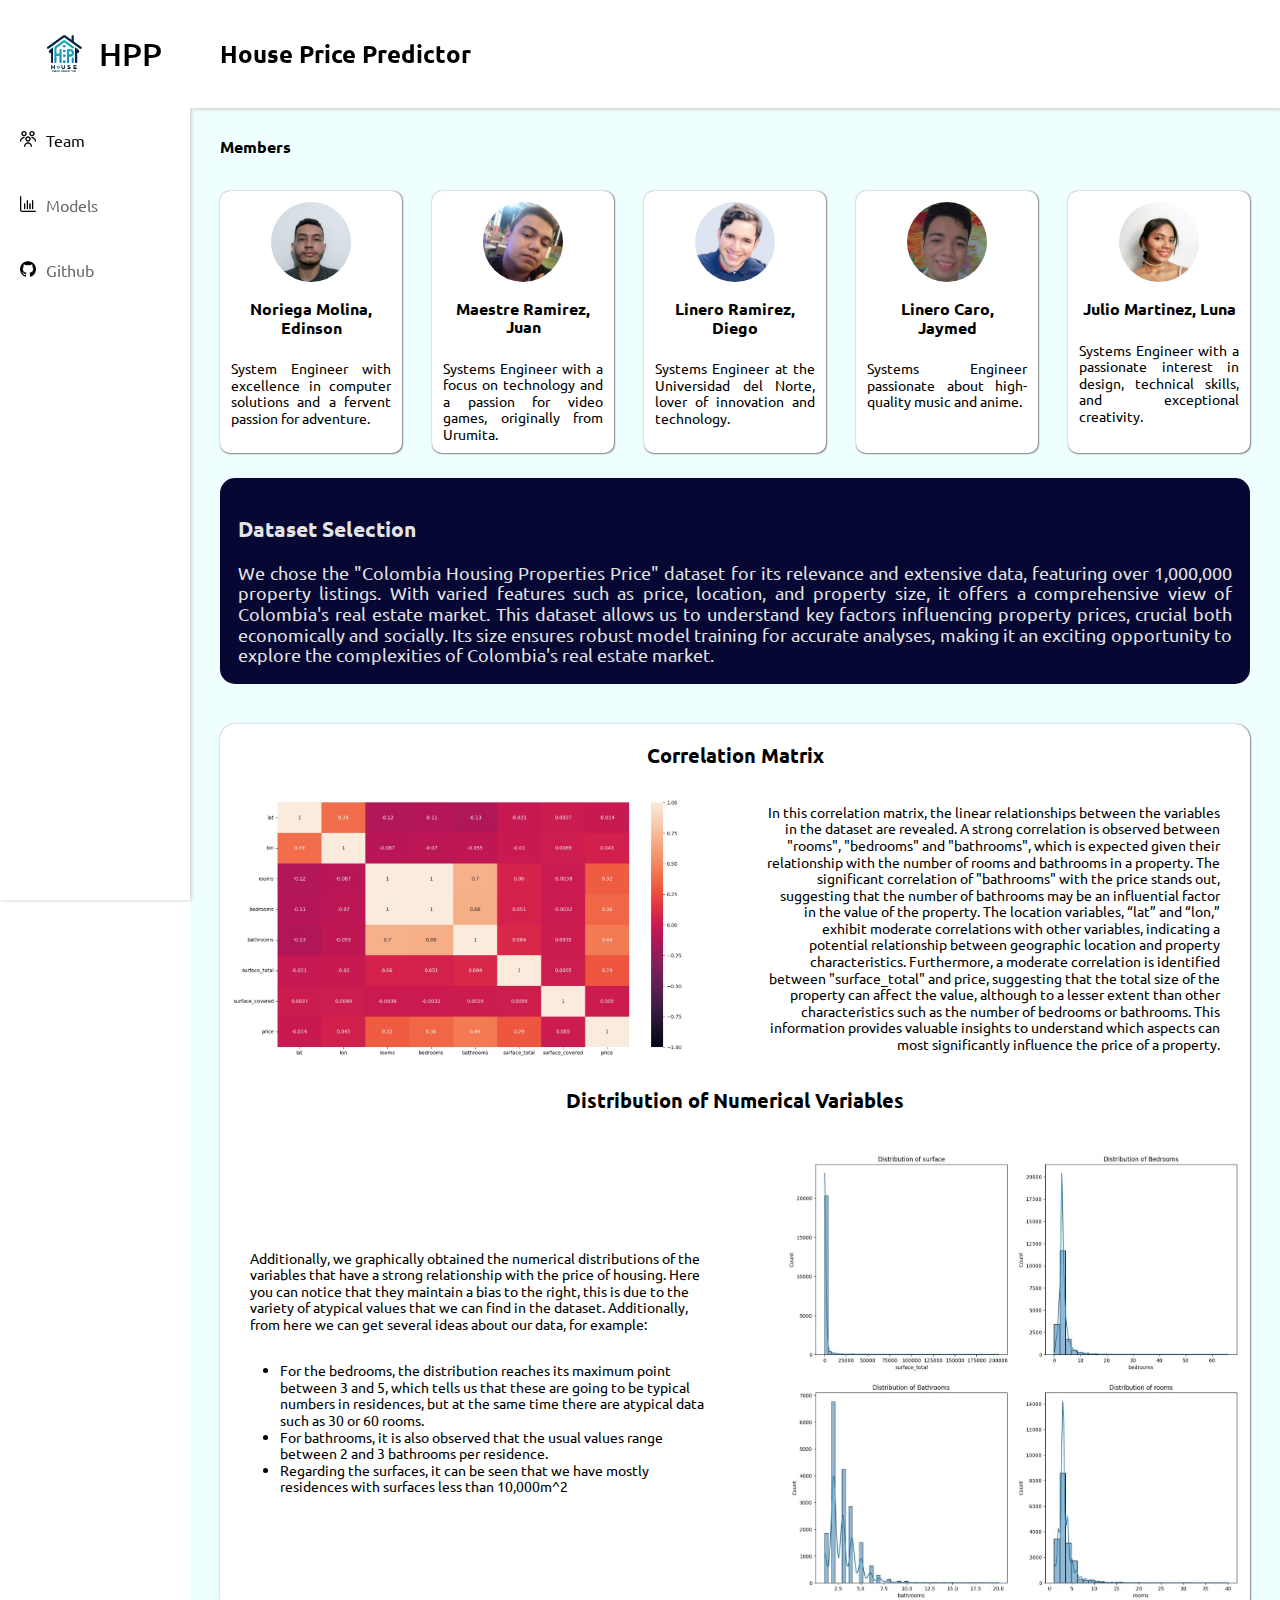
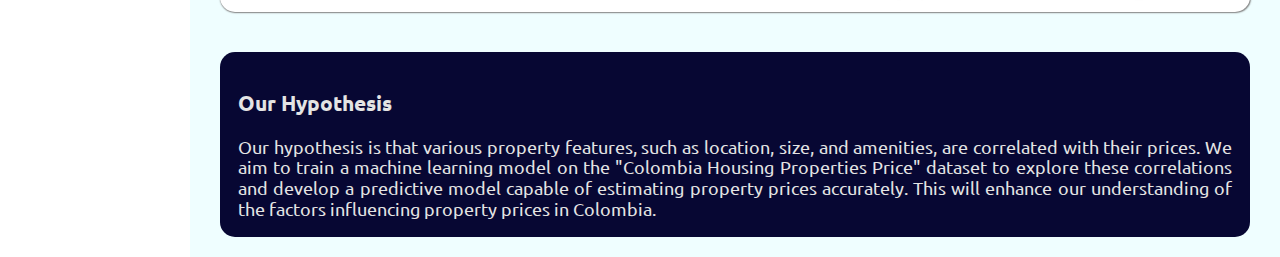
==== commit 04429957: "Se agrego el modelo 2 y se organizo la pagina de models" ====
--- a/index.html
+++ b/index.html
@@ -22,21 +22,18 @@
         </div>
         <ul>
             <li>
-                <a href="index.html" class="op_menu op_menu-active" onmouseover="showSelect(1)" onmouseout="noShowSelect(1)">
-                    <span id="span_op1"></span>
-                    <img src="Icon/team_icon.png">Team
+                <a href="index.html" class="op_menu op_menu-active">
+                    <span><img src="Icon/team_icon.png">Team</span>
                 </a>
             </li>
             <li>
-                <a href="dataset.html" class="op_menu" onmouseover="showSelect(2)" onmouseout="noShowSelect(2)">
-                    <span id="span_op2"></span>
-                    <img src="Icon/dataset_icon.png">Dataset
+                <a href="dataset.html" class="op_menu">
+                    <span><img src="Icon/dataset_icon.png">Models</span>
                 </a>
             </li>
             <li>
-                <a href="https://github.com/DiegoLuis62/Optimization" target="_blank" class="op_menu" onmouseover="showSelect(3)" onmouseout="noShowSelect(3)">
-                    <span id="span_op3"></span>
-                    <img src="Icon/github_icon.png">Github
+                <a href="https://github.com/DiegoLuis62/Optimization" target="_blank" class="op_menu">
+                    <span><img src="Icon/github_icon.png">Github</span>
                 </a>
             </li>
         </ul>
@@ -175,8 +172,6 @@
             </section>
         </div>
     </section>
-    
-    <script src="js/web.js"></script>
 </body>
 
 </html>--- a/css/web.css
+++ b/css/web.css
@@ -16,6 +16,7 @@
     display: flex;
     position: sticky;
     top: 0;
+    z-index: 2;
     height: 12vh;
     box-shadow: 3px 0.5px 4px #c6c5c5;
     align-items: center;
@@ -28,11 +29,13 @@
 }
 
 .div_menu {
+    position: relative;
     padding-left: 190px;
 }
 
 .menu {
     position: fixed;
+    z-index: 1;
     width: 190px;
     height: 100vh;
     box-shadow: 0.5px 0px 4px #c6c5c5;
@@ -56,40 +59,33 @@
     background-color: #ffffff;
     color: #696969;
     height: 5vh;
-    padding: 10px 0;
+    padding: 10px 20px;
     align-items: center;
     text-decoration: none;
+    transition: background 0.2s;
+
+    span {
+        transition: transform 0.2s;
+    }
 }
 
 .op_menu-active {
     color: #0a0a0a;
 }
 
-.op_menu span {
-    display: none;
-    width: 8px;
-    height: 100%;
-    background-color: blue;
-    border-radius: 0 40% 40% 0;
-    transform: translate(-50%, 0);
-}
-
 .op_menu img {
     width: 1em;
-    margin-right: 5px;
-    margin: 18px;
+    margin-right: 10px;
 }
 
 .op_menu:hover {
     background-color: #e4e4e4;
-}
 
-.op_menu_slc {
-    color: blue;
+    span {
+        transform: translateX(8px);
+    }
 }
 
 .content {
-    background-color: #effeff;
     min-height: 91vh;
-    padding: 0 30px;
 }--- a/css/index.css
+++ b/css/index.css
@@ -1,3 +1,10 @@
+.content {
+    padding: 0 30px;
+    background-color: #effeff;
+    display: flex;
+    flex-direction: column;
+}
+
 .title {
     font-size: 1em;
     padding-top: 30px;
